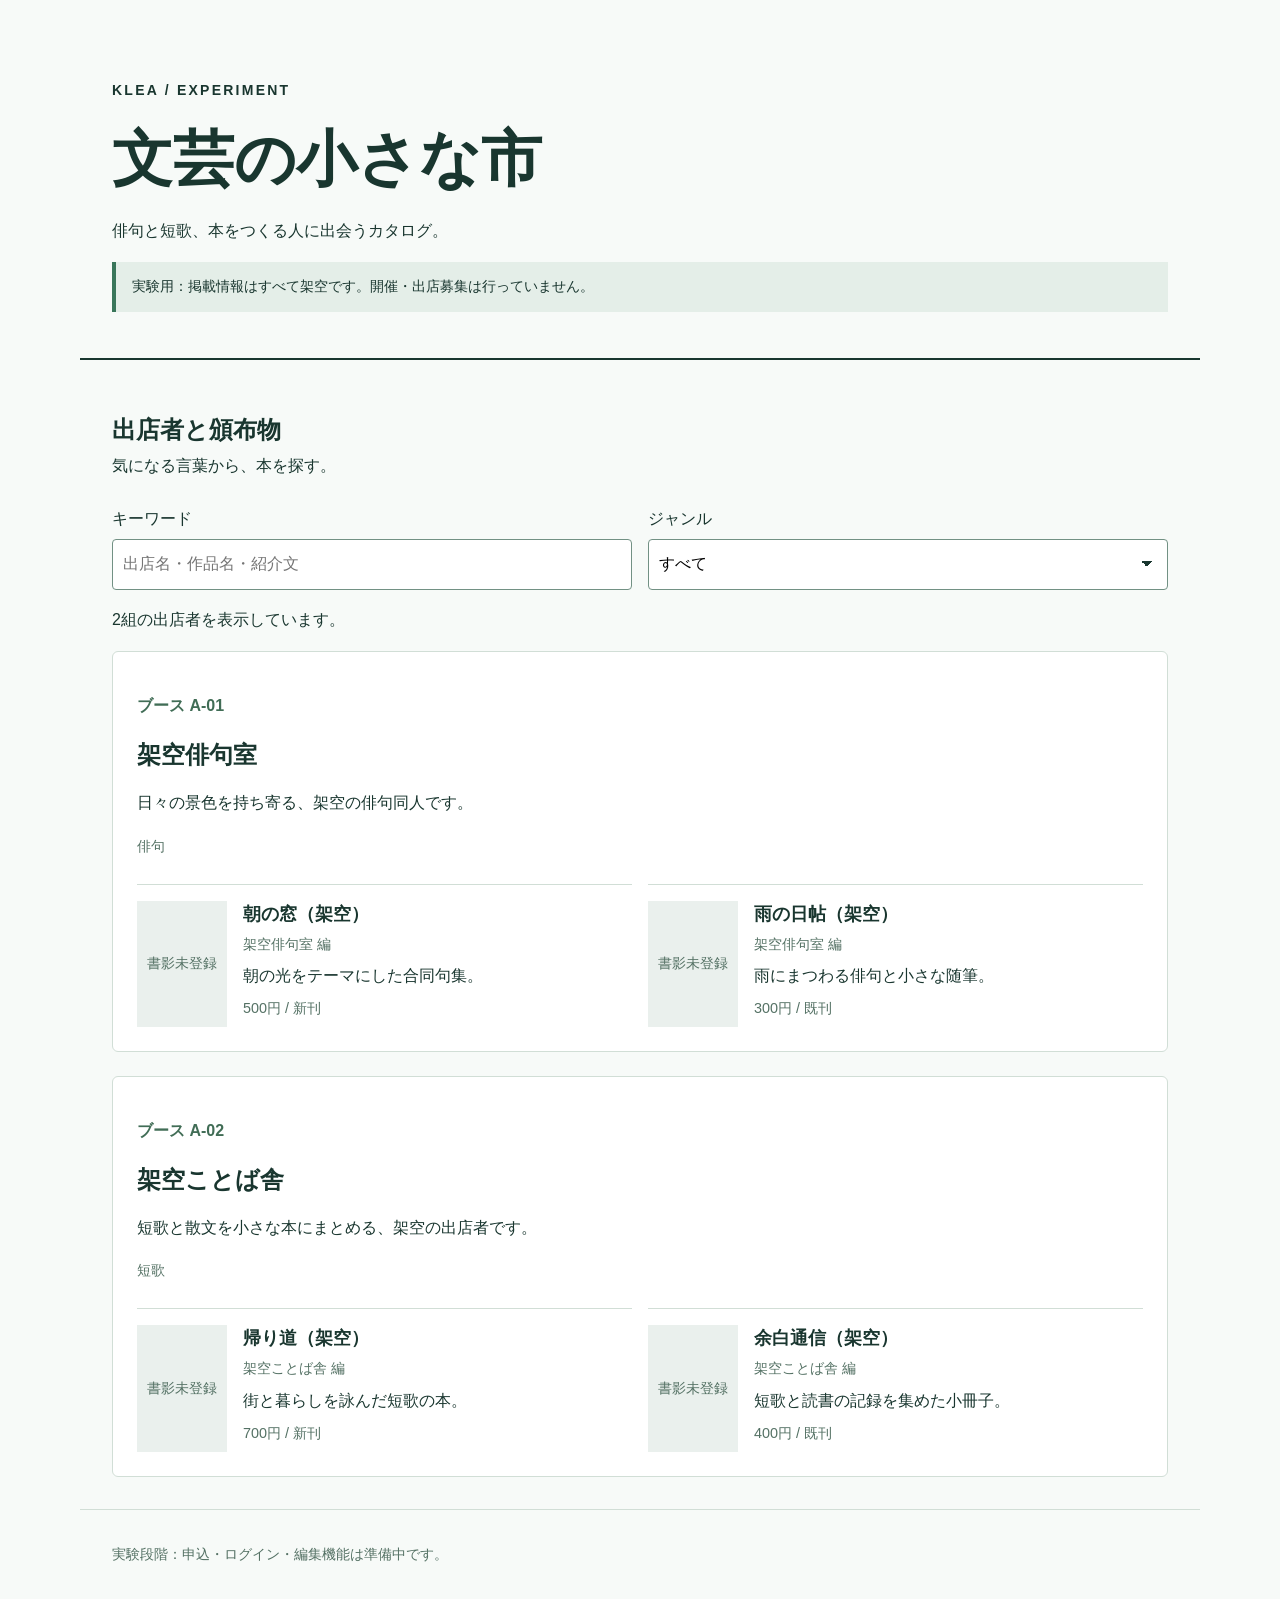
==== docs/index.html @ 6c734b50 "initial commit" ====
<!doctype html>
<html lang="ja">
<head>
  <meta charset="utf-8">
  <meta name="viewport" content="width=device-width, initial-scale=1">
  <meta name="description" content="文芸同人誌即売会システムの実験用カタログ。すべて架空の情報です。">
  <title>文芸の小さな市｜実験カタログ</title>
  <link rel="stylesheet" href="./styles.css">
  <script src="./app.js" defer></script>
</head>
<body>
  <header><p class="eyebrow">KLEA / EXPERIMENT</p><h1>文芸の小さな市</h1>
    <p>俳句と短歌、本をつくる人に出会うカタログ。</p>
    <p class="notice">実験用：掲載情報はすべて架空です。開催・出店募集は行っていません。</p>
  </header>
  <main>
    <section aria-labelledby="catalog-title">
      <div class="section-heading"><h2 id="catalog-title">出店者と頒布物</h2><p>気になる言葉から、本を探す。</p></div>
      <div class="filters">
        <label for="search">キーワード<input id="search" type="search" placeholder="出店名・作品名・紹介文" maxlength="200"></label>
        <label for="genre">ジャンル<select id="genre"><option value="">すべて</option></select></label>
      </div>
      <p id="status" role="status" aria-live="polite">カタログを読み込んでいます。</p>
      <div id="catalog" class="catalog"></div>
    </section>
  </main>
  <footer>実験段階：申込・ログイン・編集機能は準備中です。</footer>
</body>
</html>
---- docs/styles.css ----
:root{font-family:"Yu Gothic","Hiragino Kaku Gothic ProN",sans-serif;color:#19362f;background:#f7faf8;font-size:16px;line-height:1.8}
*{box-sizing:border-box}body{margin:0}header,main,footer{max-width:1120px;margin:auto;padding:2rem}
header{padding-top:4rem;border-bottom:2px solid #19362f}.eyebrow{letter-spacing:.16em;font-weight:700;font-size:.875rem}
h1{font-family:"Yu Mincho",serif;font-size:clamp(2rem,6vw,3.8rem);line-height:1.35;margin:1rem 0}
h2,h3,h4{line-height:1.5}.notice{background:#e4eee8;border-left:4px solid #39765a;padding:.75rem 1rem;font-size:.9rem}
.section-heading{margin-bottom:1.5rem}.section-heading h2{margin-bottom:0}.section-heading p{margin-top:.25rem}
.filters{display:flex;gap:1rem;flex-wrap:wrap}.filters label{display:grid;gap:.3rem;flex:1;min-width:180px}
input,select{font:inherit;width:100%;padding:.65rem;background:white;border:1px solid #729184;border-radius:4px}
select{appearance:none;padding-right:2.5rem;background-image:linear-gradient(45deg,transparent 50%,#19362f 50%),linear-gradient(135deg,#19362f 50%,transparent 50%);background-position:calc(100% - 20px) 50%,calc(100% - 14px) 50%;background-size:6px 6px;background-repeat:no-repeat}
:focus-visible{outline:3px solid #bf6727;outline-offset:3px}.catalog{display:grid;gap:1.5rem}
.exhibitor{background:#fff;padding:1.5rem;border:1px solid #d1ded6;border-radius:6px}.exhibitor h3{font-size:1.5rem;margin:.25rem 0}.booth{font-weight:700;color:#416d56}
.books{display:grid;grid-template-columns:repeat(2,minmax(0,1fr));gap:1rem;margin-top:1.5rem}
.book{border-top:1px solid #d1ded6;padding-top:1rem;display:grid;grid-template-columns:90px 1fr;gap:1rem}.book h4{margin:0;font-size:1.1rem}
.cover{background:#eaf0ed;min-height:125px;display:flex;align-items:center;justify-content:center;color:#547164;text-align:center;font-size:.875rem;padding:.5rem}.book p{margin:.3rem 0}.meta{color:#547164;font-size:.9rem}
footer{border-top:1px solid #d1ded6;color:#547164;font-size:.9rem}
@media(max-width:640px){header,main,footer{padding:1.25rem}header{padding-top:2rem}.books{grid-template-columns:1fr}.exhibitor{padding:1rem}}
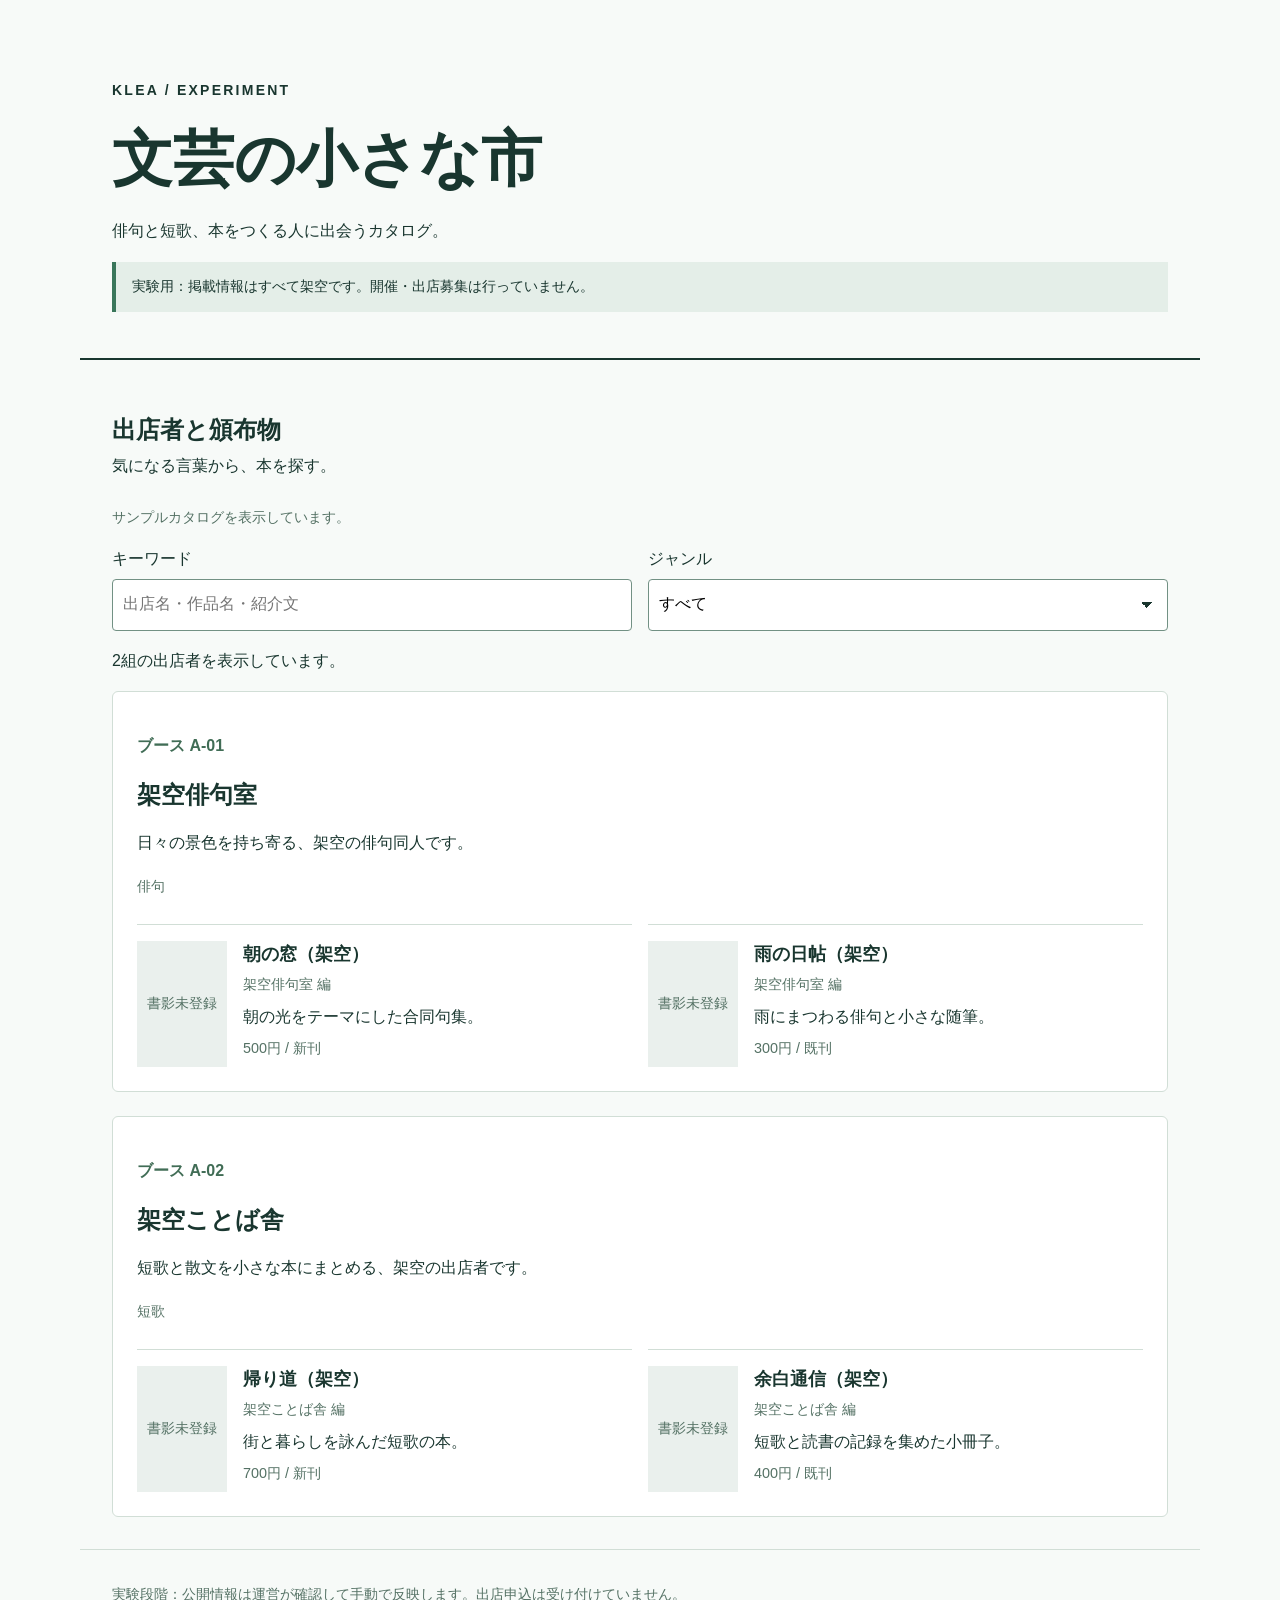
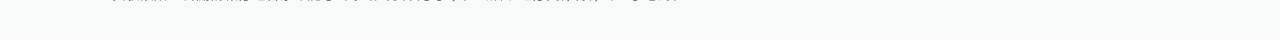
==== commit 6bea3bed: "upd" ====
--- a/docs/index.html
+++ b/docs/index.html
@@ -6,16 +6,18 @@
   <meta name="description" content="文芸同人誌即売会システムの実験用カタログ。すべて架空の情報です。">
   <title>文芸の小さな市｜実験カタログ</title>
   <link rel="stylesheet" href="./styles.css">
-  <script src="./app.js" defer></script>
+  <script src="./app.js" type="module"></script>
 </head>
 <body>
-  <header><p class="eyebrow">KLEA / EXPERIMENT</p><h1>文芸の小さな市</h1>
+  <header><p class="eyebrow">KLEA / EXPERIMENT</p><h1 id="eventTitle">文芸の小さな市</h1>
     <p>俳句と短歌、本をつくる人に出会うカタログ。</p>
-    <p class="notice">実験用：掲載情報はすべて架空です。開催・出店募集は行っていません。</p>
+    <p id="catalogNotice" class="notice">実験用：掲載情報はすべて架空です。開催・出店募集は行っていません。</p>
   </header>
   <main>
     <section aria-labelledby="catalog-title">
       <div class="section-heading"><h2 id="catalog-title">出店者と頒布物</h2><p>気になる言葉から、本を探す。</p></div>
+      <p id="publicationInfo" class="meta"></p>
+      <p id="eventInfo" class="meta"></p>
       <div class="filters">
         <label for="search">キーワード<input id="search" type="search" placeholder="出店名・作品名・紹介文" maxlength="200"></label>
         <label for="genre">ジャンル<select id="genre"><option value="">すべて</option></select></label>
@@ -24,6 +26,6 @@
       <div id="catalog" class="catalog"></div>
     </section>
   </main>
-  <footer>実験段階：申込・ログイン・編集機能は準備中です。</footer>
+  <footer>実験段階：公開情報は運営が確認して手動で反映します。出店申込は受け付けていません。</footer>
 </body>
 </html>
--- a/docs/styles.css
+++ b/docs/styles.css
@@ -13,4 +13,5 @@
 .book{border-top:1px solid #d1ded6;padding-top:1rem;display:grid;grid-template-columns:90px 1fr;gap:1rem}.book h4{margin:0;font-size:1.1rem}
 .cover{background:#eaf0ed;min-height:125px;display:flex;align-items:center;justify-content:center;color:#547164;text-align:center;font-size:.875rem;padding:.5rem}.book p{margin:.3rem 0}.meta{color:#547164;font-size:.9rem}
 footer{border-top:1px solid #d1ded6;color:#547164;font-size:.9rem}
+.book>*{min-width:0}.image-link{display:flex;text-decoration:none;align-self:start}.image-link img{display:block;width:100%;height:auto;max-height:180px;object-fit:contain}.book-images{margin-top:.75rem}.book-images summary{cursor:pointer;font-size:.9rem}.image-gallery{display:flex;flex-wrap:wrap;gap:.5rem;margin-top:.5rem}.image-gallery .image-link{width:95px}#publicationInfo{overflow-wrap:anywhere}.exhibitor p,.book p,.book h4{overflow-wrap:anywhere;white-space:pre-wrap}
 @media(max-width:640px){header,main,footer{padding:1.25rem}header{padding-top:2rem}.books{grid-template-columns:1fr}.exhibitor{padding:1rem}}
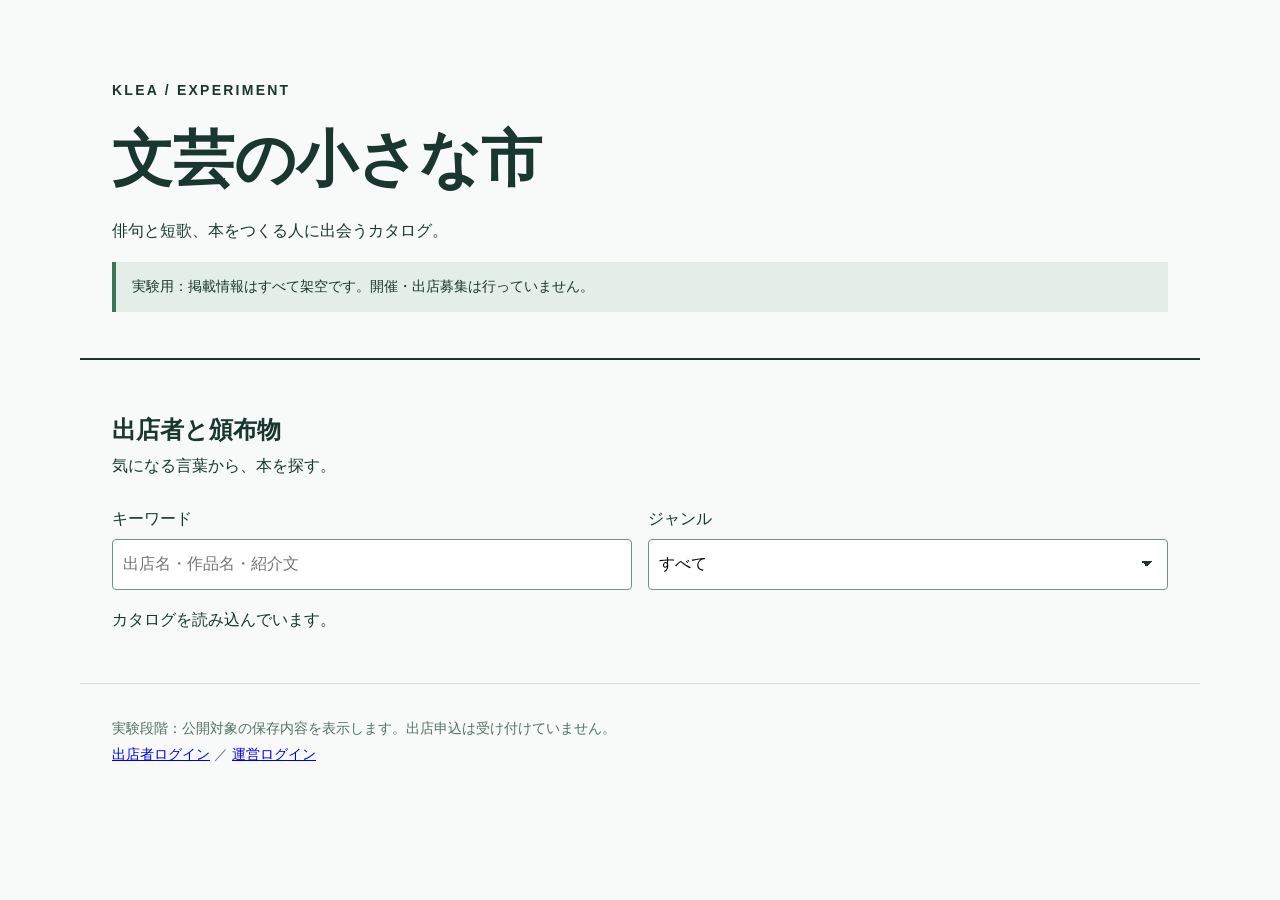
==== commit fff94359: "upd" ====
--- a/docs/index.html
+++ b/docs/index.html
@@ -6,6 +6,8 @@
   <meta name="description" content="文芸同人誌即売会システムの実験用カタログ。すべて架空の情報です。">
   <title>文芸の小さな市｜実験カタログ</title>
   <link rel="stylesheet" href="./styles.css">
+  <script src="./connection.js"></script>
+  <script src="./rpc.js"></script>
   <script src="./app.js" type="module"></script>
 </head>
 <body>
@@ -26,6 +28,6 @@
       <div id="catalog" class="catalog"></div>
     </section>
   </main>
-  <footer>実験段階：公開情報は運営が確認して手動で反映します。出店申込は受け付けていません。</footer>
+  <footer>実験段階：公開対象の保存内容を表示します。出店申込は受け付けていません。<br><a href="./exhibitor/">出店者ログイン</a> ／ <a href="./admin/">運営ログイン</a></footer>
 </body>
 </html>
--- a/docs/styles.css
+++ b/docs/styles.css
@@ -15,3 +15,7 @@
 footer{border-top:1px solid #d1ded6;color:#547164;font-size:.9rem}
 .book>*{min-width:0}.image-link{display:flex;text-decoration:none;align-self:start}.image-link img{display:block;width:100%;height:auto;max-height:180px;object-fit:contain}.book-images{margin-top:.75rem}.book-images summary{cursor:pointer;font-size:.9rem}.image-gallery{display:flex;flex-wrap:wrap;gap:.5rem;margin-top:.5rem}.image-gallery .image-link{width:95px}#publicationInfo{overflow-wrap:anywhere}.exhibitor p,.book p,.book h4{overflow-wrap:anywhere;white-space:pre-wrap}
 @media(max-width:640px){header,main,footer{padding:1.25rem}header{padding-top:2rem}.books{grid-template-columns:1fr}.exhibitor{padding:1rem}}
+.image-dialog{max-width:95vw;max-height:95vh;border:1px solid #536d5c;border-radius:6px;padding:1rem}
+.image-dialog::backdrop{background:rgb(0 0 0 / .65)}
+.image-dialog img{display:block;max-width:85vw;max-height:75vh;object-fit:contain;margin-top:.6rem}
+button.image-link{cursor:zoom-in;padding:0;color:inherit;font:inherit}
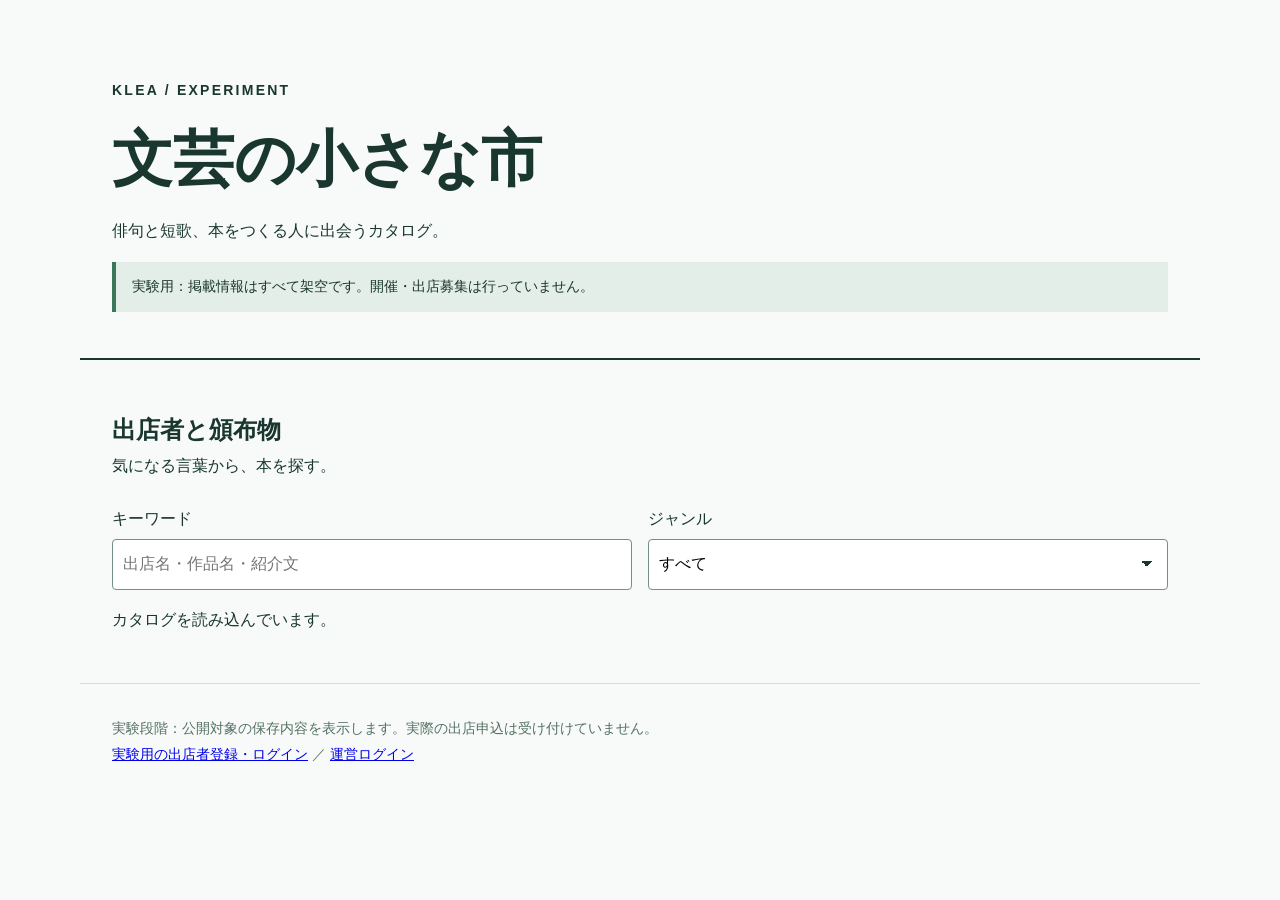
==== commit b945173b: "upd" ====
--- a/docs/index.html
+++ b/docs/index.html
@@ -28,6 +28,6 @@
       <div id="catalog" class="catalog"></div>
     </section>
   </main>
-  <footer>実験段階：公開対象の保存内容を表示します。出店申込は受け付けていません。<br><a href="./exhibitor/">出店者ログイン</a> ／ <a href="./admin/">運営ログイン</a></footer>
+  <footer>実験段階：公開対象の保存内容を表示します。実際の出店申込は受け付けていません。<br><a href="./exhibitor/">実験用の出店者登録・ログイン</a> ／ <a href="./admin/">運営ログイン</a></footer>
 </body>
 </html>
--- a/docs/styles.css
+++ b/docs/styles.css
@@ -15,7 +15,8 @@
 footer{border-top:1px solid #d1ded6;color:#547164;font-size:.9rem}
 .book>*{min-width:0}.image-link{display:flex;text-decoration:none;align-self:start}.image-link img{display:block;width:100%;height:auto;max-height:180px;object-fit:contain}.book-images{margin-top:.75rem}.book-images summary{cursor:pointer;font-size:.9rem}.image-gallery{display:flex;flex-wrap:wrap;gap:.5rem;margin-top:.5rem}.image-gallery .image-link{width:95px}#publicationInfo{overflow-wrap:anywhere}.exhibitor p,.book p,.book h4{overflow-wrap:anywhere;white-space:pre-wrap}
 @media(max-width:640px){header,main,footer{padding:1.25rem}header{padding-top:2rem}.books{grid-template-columns:1fr}.exhibitor{padding:1rem}}
-.image-dialog{max-width:95vw;max-height:95vh;border:1px solid #536d5c;border-radius:6px;padding:1rem}
+.image-dialog{max-width:95vw;max-height:95vh;border:1px solid #536d5c;border-radius:6px;padding:3.75rem 1rem 1rem}
 .image-dialog::backdrop{background:rgb(0 0 0 / .65)}
+.image-dialog-close{position:absolute;top:.5rem;right:.5rem;display:grid;place-items:center;width:2.75rem;height:2.75rem;padding:0;border:1px solid #729184;border-radius:4px;background:#fff;color:#19362f;font:inherit;font-size:1.75rem;line-height:1;cursor:pointer}
 .image-dialog img{display:block;max-width:85vw;max-height:75vh;object-fit:contain;margin-top:.6rem}
 button.image-link{cursor:zoom-in;padding:0;color:inherit;font:inherit}
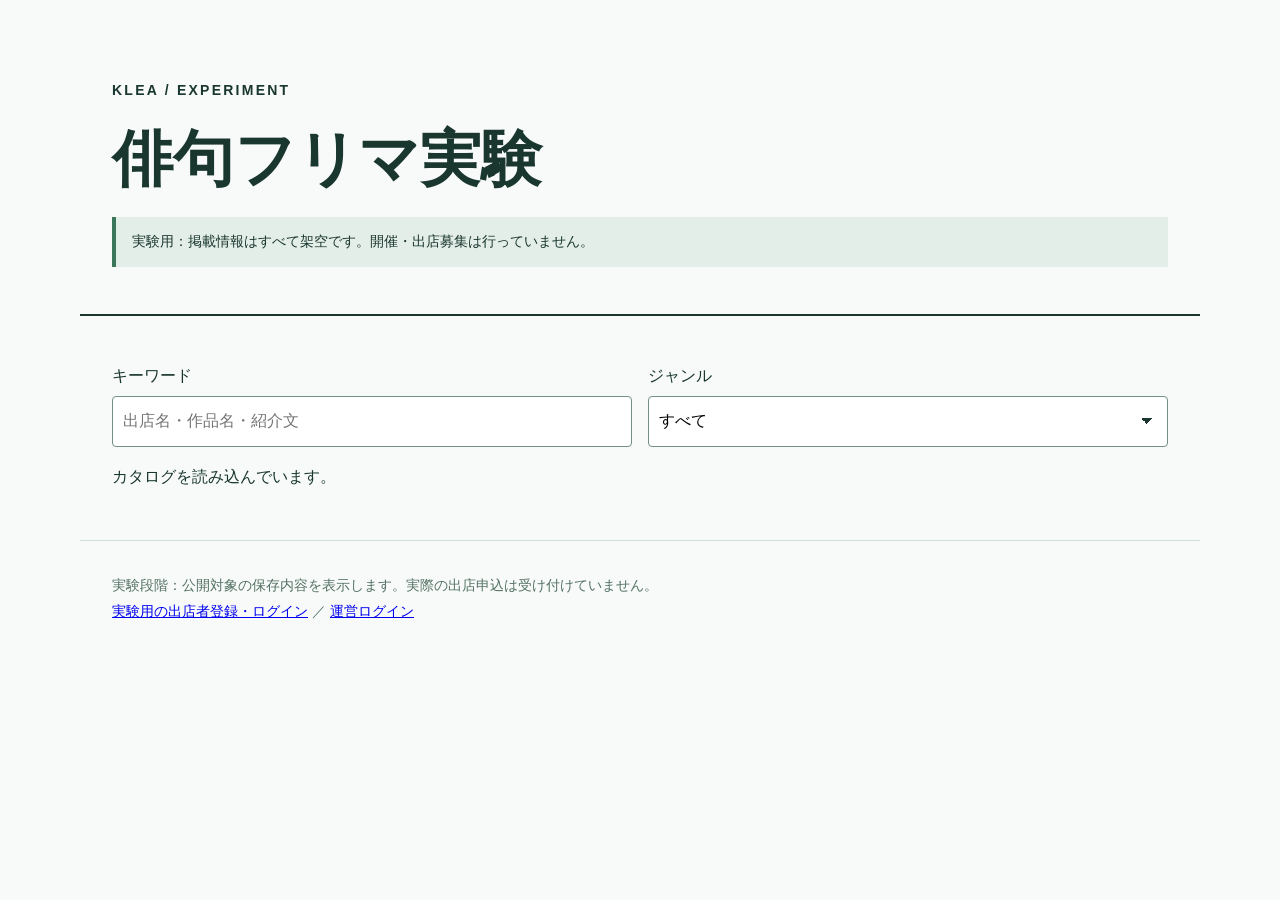
==== commit 910e88b1: "upd" ====
--- a/docs/index.html
+++ b/docs/index.html
@@ -4,20 +4,18 @@
   <meta charset="utf-8">
   <meta name="viewport" content="width=device-width, initial-scale=1">
   <meta name="description" content="文芸同人誌即売会システムの実験用カタログ。すべて架空の情報です。">
-  <title>文芸の小さな市｜実験カタログ</title>
+  <title>俳句フリマ｜実験カタログ</title>
   <link rel="stylesheet" href="./styles.css">
   <script src="./connection.js"></script>
   <script src="./rpc.js"></script>
   <script src="./app.js" type="module"></script>
 </head>
 <body>
-  <header><p class="eyebrow">KLEA / EXPERIMENT</p><h1 id="eventTitle">文芸の小さな市</h1>
-    <p>俳句と短歌、本をつくる人に出会うカタログ。</p>
+  <header><p class="eyebrow">KLEA / EXPERIMENT</p><h1 id="eventTitle">俳句フリマ実験</h1>
     <p id="catalogNotice" class="notice">実験用：掲載情報はすべて架空です。開催・出店募集は行っていません。</p>
   </header>
   <main>
     <section aria-labelledby="catalog-title">
-      <div class="section-heading"><h2 id="catalog-title">出店者と頒布物</h2><p>気になる言葉から、本を探す。</p></div>
       <p id="publicationInfo" class="meta"></p>
       <p id="eventInfo" class="meta"></p>
       <div class="filters">
